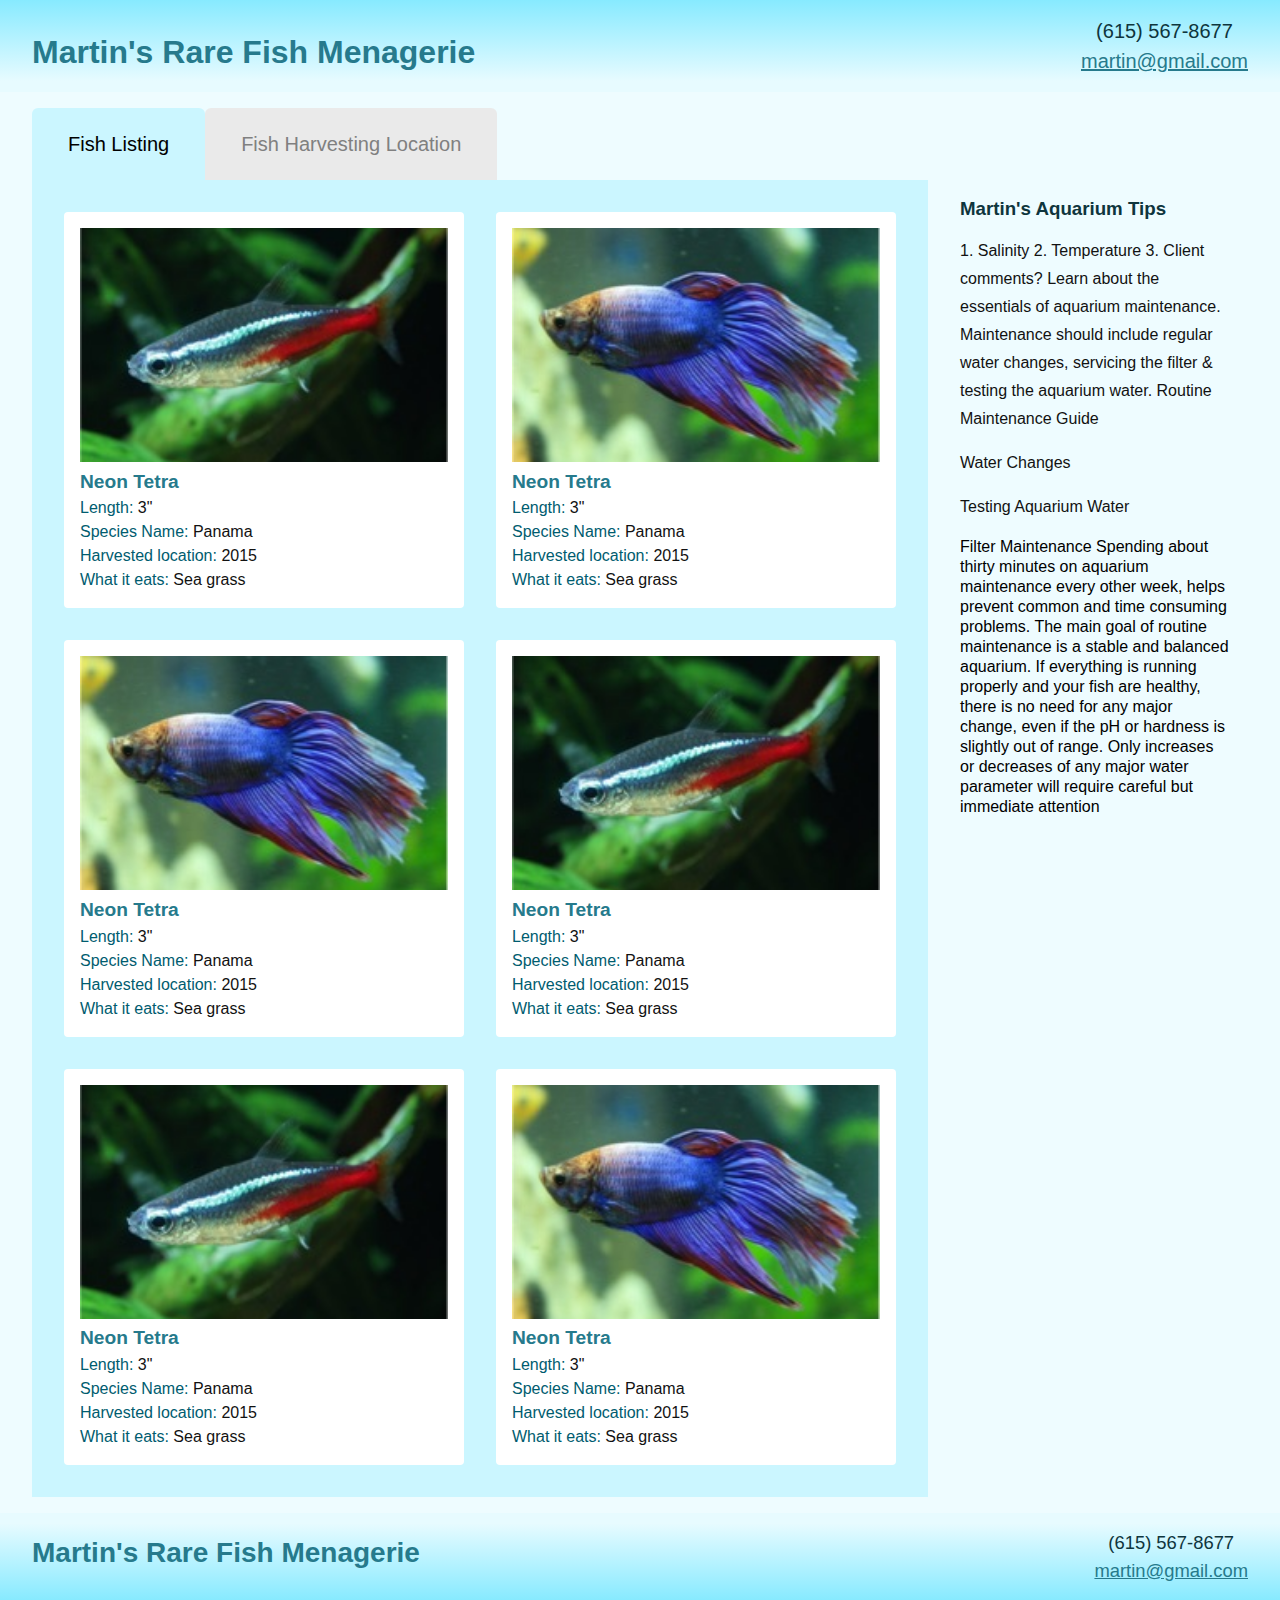
==== index.html @ e6e3173b "Initial commit" ====
<!DOCTYPE html>
<html lang="en">
<head>
  <meta charset="UTF-8">
  <meta name="viewport" content="width=device-width, initial-scale=1.0">
  <link rel="stylesheet" href="./assets/css/main.css">
  <title>Martin's Rare Fish Menagerie</title>
</head>
<body>
  <div class="grid-wrapper">
    <header>
      <div class="logo">
        <h1>Martin's Rare Fish Menagerie</h1>
      </div>
      <div class="contact">
        <p>(615) 567-8677</p>
        <p><a href="mailto:martin@gmail.com">martin@gmail.com</a></p>
      </div>
    </header>
    
    <nav>
      <div class="navButton btnOn">Fish Listing</div>
      <div class="navButton btnOff">Fish Harvesting Location</div>
    </nav>

    <main class="container">
      <section class="fishListing">
        <div class="panel">
          <div class="fishyImg1"></div>
          <h4>Neon Tetra</h4>
          <p><i>Length:</i> 3"</p>
          <p><i>Species Name:</i> Panama</p>
          <p><i>Harvested location:</i> 2015</p>
          <p><i>What it eats:</i> Sea grass</p>
        </div>
        <div class="panel">
          <div class="fishyImg2"></div>
          <!-- <img src="./assets/images/fish2.jpg" alt="Fishy"> -->
          <h4>Neon Tetra</h4>
          <p><i>Length:</i> 3"</p>
          <p><i>Species Name:</i> Panama</p>
          <p><i>Harvested location:</i> 2015</p>
          <p><i>What it eats:</i> Sea grass</p>
        </div>
        <div class="panel">
          <!-- <img src="./assets/images/fish1.jpg" alt="Fishy"> -->
          <div class="fishyImg2"></div>
          <h4>Neon Tetra</h4>
          <p><i>Length:</i> 3"</p>
          <p><i>Species Name:</i> Panama</p>
          <p><i>Harvested location:</i> 2015</p>
          <p><i>What it eats:</i> Sea grass</p>
        </div>
        <div class="panel">
          <div class="fishyImg1"></div>
          <!-- <img src="./assets/images/fish1.jpg" alt="Fishy"> -->
          <h4>Neon Tetra</h4>
          <p><i>Length:</i> 3"</p>
          <p><i>Species Name:</i> Panama</p>
          <p><i>Harvested location:</i> 2015</p>
          <p><i>What it eats:</i> Sea grass</p>
        </div>
        <div class="panel">
          <div class="fishyImg1"></div>
          <!-- <img src="./assets/images/fish2.jpg" alt="Fishy"> -->
          <h4>Neon Tetra</h4>
          <p><i>Length:</i> 3"</p>
          <p><i>Species Name:</i> Panama</p>
          <p><i>Harvested location:</i> 2015</p>
          <p><i>What it eats:</i> Sea grass</p>
        </div>
        <div class="panel">
          <div class="fishyImg2"></div>
          <!-- <img src="./assets/images/fish1.jpg" alt="Fishy"> -->
          <h4>Neon Tetra</h4>
          <p><i>Length:</i> 3"</p>
          <p><i>Species Name:</i> Panama</p>
          <p><i>Harvested location:</i> 2015</p>
          <p><i>What it eats:</i> Sea grass</p>
        </div>
      </section>
    </main>
    <aside>
      <h3>Martin's Aquarium Tips</h3>
      <p>
        1. Salinity
      2. Temperature
      3. Client comments?
      Learn about the essentials of aquarium maintenance. Maintenance should include regular water changes, servicing the
      filter & testing the aquarium water.
      
      Routine Maintenance Guide
      
      <p>Water Changes</p>
      
      <p>Testing Aquarium Water</p>
      
      Filter Maintenance
      
      Spending about thirty minutes on aquarium maintenance every other week, helps prevent common and time consuming
      problems.
      
      The main goal of routine maintenance is a stable and balanced aquarium.
      
      If everything is running properly and your fish are healthy, there is no need for any major change, even if the pH or
      hardness is slightly out of range. Only increases or decreases of any major water parameter will require careful but
      immediate attention</p>
    </aside>
    
    <footer>
      <div class="logo">
        <h4>Martin's Rare Fish Menagerie</h4>
      </div>
      <div class="contact">
        <p>(615) 567-8677</p>
        <p><a href="mailto:martin@gmail.com">martin@gmail.com</a></p>
      </div>
    </footer>
  </div>

  <script src="main.js"></script>
</body>
</html>
---- assets/css/main.css ----
@import './layout.css';
@import './styles.css';

* {
  box-sizing: border-box;
}

:root {
  --blue-dk: #0E353D;
  --blue-md: #267A8C;
  --blue-lt: #CBF6FF;
  --blue-pale: #EEFCFF;
  --grey: rgb(234, 234, 234);
  --white: #FFFFFF;
  --black: #121212;
}

html {
  background: var(--blue-pale);
  font-family: Agave, -apple-system, BlinkMacSystemFont, 'Segoe UI', Roboto, Oxygen, Ubuntu, Cantarell, 'Open Sans', 'Helvetica Neue', sans-serif;
  font-size: 1em;
  line-height: 1.25em;
  padding: 0;
}

body {
  margin: 0;
}

h1, h2, h3, h4, h5, h6 {
  color: var(--blue-dk);
}

p, ul, ol, li {
 color: var(--black);
}
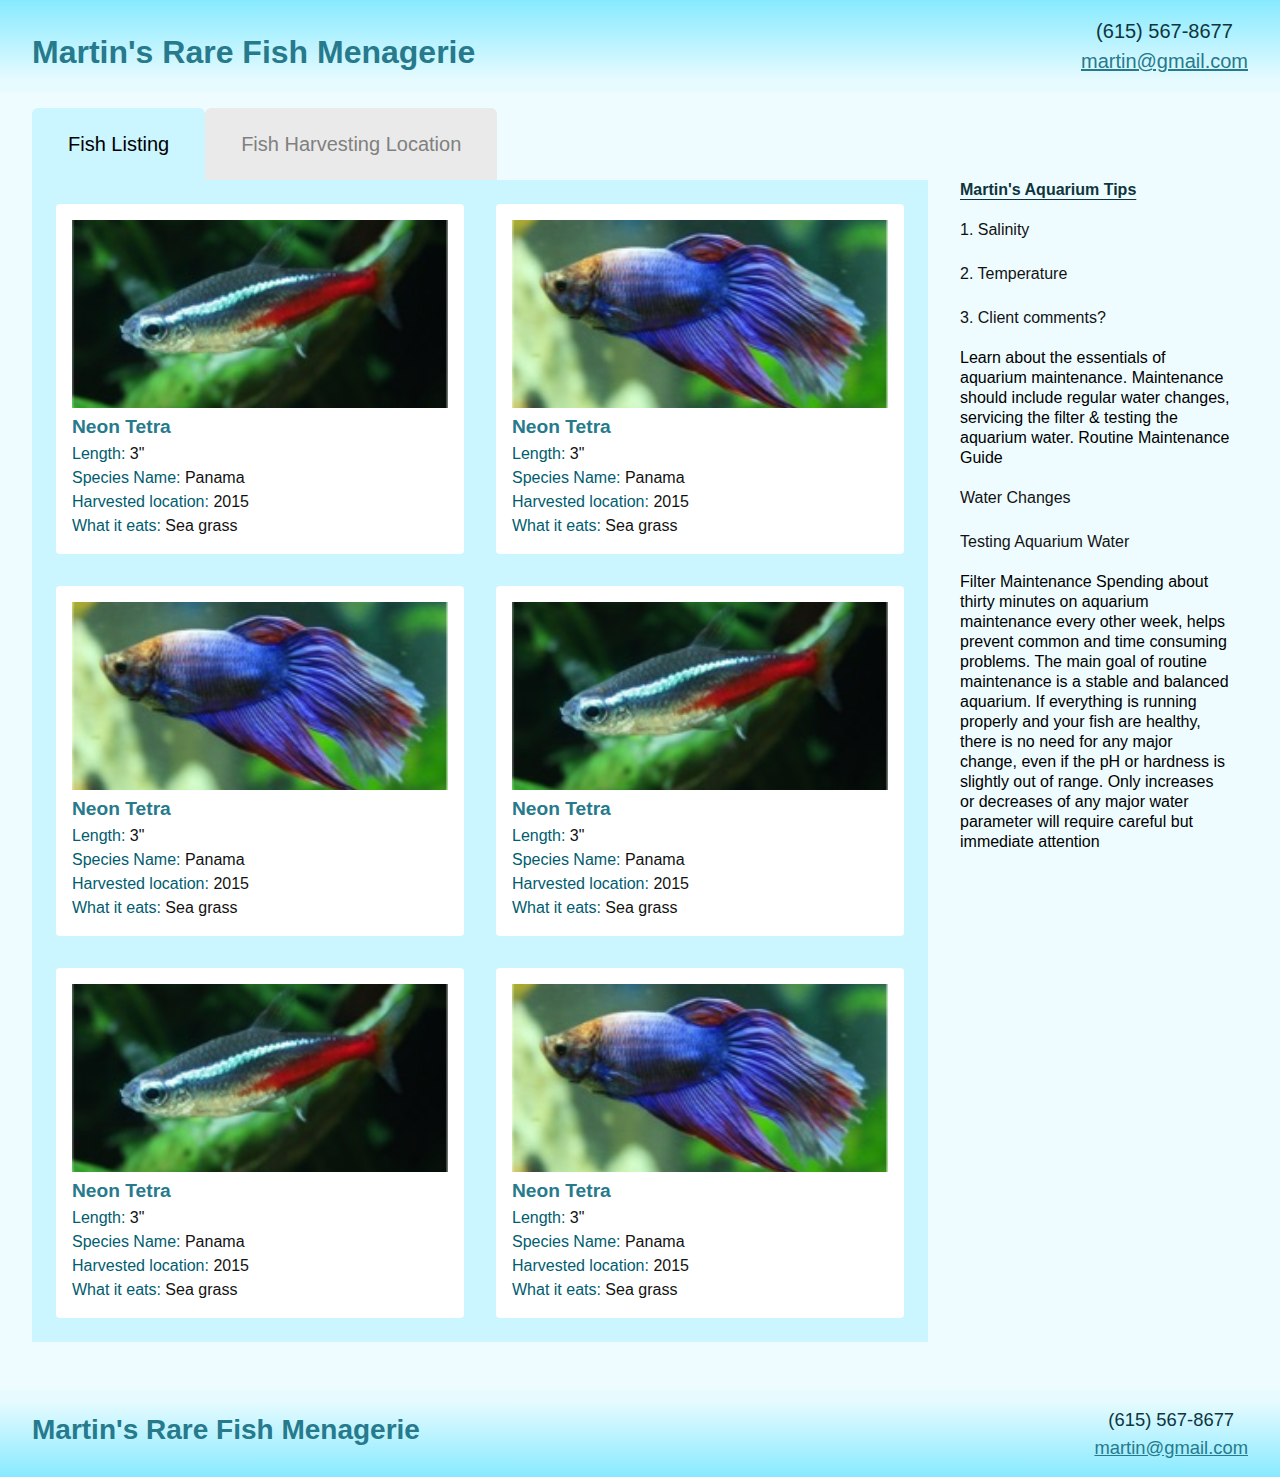
==== commit 6e021d82: "Useless message" ====
--- a/index.html
+++ b/index.html
@@ -81,11 +81,10 @@
       </section>
     </main>
     <aside>
-      <h3>Martin's Aquarium Tips</h3>
-      <p>
-        1. Salinity
-      2. Temperature
-      3. Client comments?
+      <h4>Martin's Aquarium Tips</h4>
+      <p>1. Salinity</p>
+      <p>2. Temperature</p>
+      <p>3. Client comments?</p>
       Learn about the essentials of aquarium maintenance. Maintenance should include regular water changes, servicing the
       filter & testing the aquarium water.
       
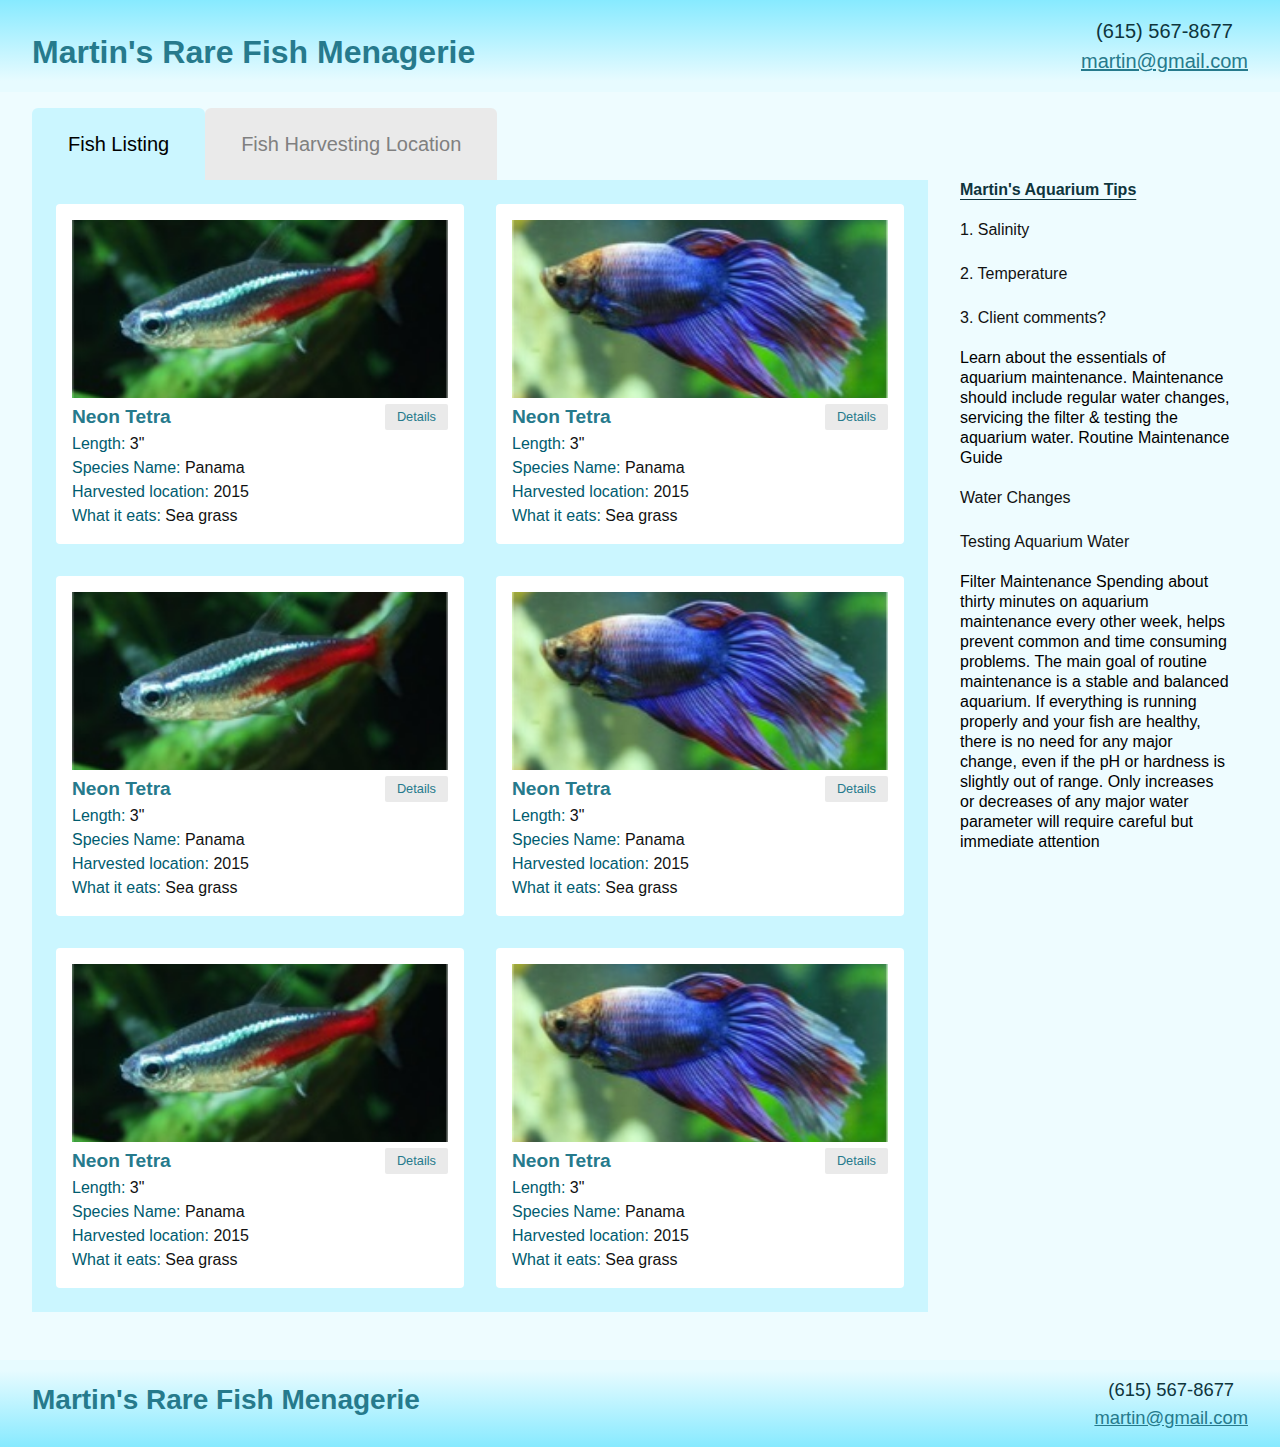
==== commit 770dffdd: "reorged css includes... js diagalogs" ====
--- a/index.html
+++ b/index.html
@@ -25,59 +25,91 @@
 
     <main class="container">
       <section class="fishListing">
+
         <div class="panel">
           <div class="fishyImg1"></div>
-          <h4>Neon Tetra</h4>
-          <p><i>Length:</i> 3"</p>
-          <p><i>Species Name:</i> Panama</p>
-          <p><i>Harvested location:</i> 2015</p>
-          <p><i>What it eats:</i> Sea grass</p>
-        </div>
+          <div class="nameDetailsDiv">
+            <h4>Neon Tetra</h4>
+            <button id="detailsBtn1">Details</button>
+          </div>
+          <div>
+            <p><i>Length:</i> 3"</p>
+            <p><i>Species Name:</i> Panama</p>
+            <p><i>Harvested location:</i> 2015</p>
+            <p><i>What it eats:</i> Sea grass</p>
+          </div>
+        </div>
+
         <div class="panel">
           <div class="fishyImg2"></div>
-          <!-- <img src="./assets/images/fish2.jpg" alt="Fishy"> -->
-          <h4>Neon Tetra</h4>
-          <p><i>Length:</i> 3"</p>
-          <p><i>Species Name:</i> Panama</p>
-          <p><i>Harvested location:</i> 2015</p>
-          <p><i>What it eats:</i> Sea grass</p>
-        </div>
-        <div class="panel">
-          <!-- <img src="./assets/images/fish1.jpg" alt="Fishy"> -->
+          <div class="nameDetailsDiv">
+            <h4>Neon Tetra</h4>
+            <button id="detailsBtn2">Details</button>
+          </div>
+          <div>
+            <p><i>Length:</i> 3"</p>
+            <p><i>Species Name:</i> Panama</p>
+            <p><i>Harvested location:</i> 2015</p>
+            <p><i>What it eats:</i> Sea grass</p>
+          </div>
+        </div>
+        
+        <div class="panel">
+          <div class="fishyImg1"></div>
+          <div class="nameDetailsDiv">
+            <h4>Neon Tetra</h4>
+            <button id="detailsBtn3">Details</button>
+          </div>
+          <div>
+            <p><i>Length:</i> 3"</p>
+            <p><i>Species Name:</i> Panama</p>
+            <p><i>Harvested location:</i> 2015</p>
+            <p><i>What it eats:</i> Sea grass</p>
+          </div>
+        </div>
+        
+        <div class="panel">
           <div class="fishyImg2"></div>
-          <h4>Neon Tetra</h4>
-          <p><i>Length:</i> 3"</p>
-          <p><i>Species Name:</i> Panama</p>
-          <p><i>Harvested location:</i> 2015</p>
-          <p><i>What it eats:</i> Sea grass</p>
-        </div>
+          <div class="nameDetailsDiv">
+            <h4>Neon Tetra</h4>
+            <button id="detailsBtn4">Details</button>
+          </div>
+          <div>
+            <p><i>Length:</i> 3"</p>
+            <p><i>Species Name:</i> Panama</p>
+            <p><i>Harvested location:</i> 2015</p>
+            <p><i>What it eats:</i> Sea grass</p>
+          </div>
+        </div>
+
         <div class="panel">
           <div class="fishyImg1"></div>
-          <!-- <img src="./assets/images/fish1.jpg" alt="Fishy"> -->
-          <h4>Neon Tetra</h4>
-          <p><i>Length:</i> 3"</p>
-          <p><i>Species Name:</i> Panama</p>
-          <p><i>Harvested location:</i> 2015</p>
-          <p><i>What it eats:</i> Sea grass</p>
-        </div>
-        <div class="panel">
-          <div class="fishyImg1"></div>
-          <!-- <img src="./assets/images/fish2.jpg" alt="Fishy"> -->
-          <h4>Neon Tetra</h4>
-          <p><i>Length:</i> 3"</p>
-          <p><i>Species Name:</i> Panama</p>
-          <p><i>Harvested location:</i> 2015</p>
-          <p><i>What it eats:</i> Sea grass</p>
-        </div>
+          <div class="nameDetailsDiv">
+            <h4>Neon Tetra</h4>
+            <button id="detailsBtn5">Details</button>
+          </div>
+          <div>
+            <p><i>Length:</i> 3"</p>
+            <p><i>Species Name:</i> Panama</p>
+            <p><i>Harvested location:</i> 2015</p>
+            <p><i>What it eats:</i> Sea grass</p>
+          </div>
+        </div>
+        
         <div class="panel">
           <div class="fishyImg2"></div>
-          <!-- <img src="./assets/images/fish1.jpg" alt="Fishy"> -->
-          <h4>Neon Tetra</h4>
-          <p><i>Length:</i> 3"</p>
-          <p><i>Species Name:</i> Panama</p>
-          <p><i>Harvested location:</i> 2015</p>
-          <p><i>What it eats:</i> Sea grass</p>
-        </div>
+          <div class="nameDetailsDiv">
+            <h4>Neon Tetra</h4>
+            <button id="detailsBtn6">Details</button>
+          </div>
+          <div>
+            <p><i>Length:</i> 3"</p>
+            <p><i>Species Name:</i> Panama</p>
+            <p><i>Harvested location:</i> 2015</p>
+            <p><i>What it eats:</i> Sea grass</p>
+          </div>
+        </div>
+
       </section>
     </main>
     <aside>
@@ -117,6 +149,57 @@
     </footer>
   </div>
 
-  <script src="main.js"></script>
+  <!-- DIALOGS -->
+  <dialog class="dialog--fish" id="details--fish1">
+    <div>Species: Fish 1</div>
+    <div>Location: Caribbean</div>
+    <div>Length: 3</div>
+    <div>Food: Algae, crustaceans</div>
+    <button class="button--close" id="close-bart">Close Dialog</button>
+  </dialog>
+
+  <dialog class="dialog--fish" id="details--fish2">
+    <div>Species: Fish 2</div>
+    <div>Location: Caribbean</div>
+    <div>Length: 3</div>
+    <div>Food: Algae, crustaceans</div>
+    <button class="button--close" id="close-bart">Close Dialog</button>
+  </dialog>
+
+  <dialog class="dialog--fish" id="details--fish3">
+    <div>Species: Fish 3</div>
+    <div>Location: Caribbean</div>
+    <div>Length: 3</div>
+    <div>Food: Algae, crustaceans</div>
+    <button class="button--close" id="close-bart">Close Dialog</button>
+  </dialog>
+
+  <dialog class="dialog--fish" id="details--fish4">
+    <div>Species: Fish 4</div>
+    <div>Location: Caribbean</div>
+    <div>Length: 3</div>
+    <div>Food: Algae, crustaceans</div>
+    <button class="button--close" id="close-bart">Close Dialog</button>
+  </dialog>
+
+  <dialog class="dialog--fish" id="details--fish5">
+    <div>Species: Fish 5</div>
+    <div>Location: Caribbean</div>
+    <div>Length: 3</div>
+    <div>Food: Algae, crustaceans</div>
+    <button class="button--close" id="close-bart">Close Dialog</button>
+  </dialog>
+
+  <dialog class="dialog--fish" id="details--fish6">
+    <div>Species: Fish 6</div>
+    <div>Location: Caribbean</div>
+    <div>Length: 3</div>
+    <div>Food: Algae, crustaceans</div>
+    <button class="button--close" id="close-bart">Close Dialog</button>
+  </dialog>
+
+  <!-- // DIALOGS -->
+
+  <script type="module" src="main.js"></script>
 </body>
 </html>--- a/assets/css/main.css
+++ b/assets/css/main.css
@@ -1,18 +1,13 @@
-@import './layout.css';
-@import './styles.css';
+@import './_colors.css';
+@import './_layout.css';
+@import './_nav.css';
+@import './_aside.css';
+@import './_header.css';
+@import './_footer.css';
+@import './fishList.css';
 
 * {
   box-sizing: border-box;
-}
-
-:root {
-  --blue-dk: #0E353D;
-  --blue-md: #267A8C;
-  --blue-lt: #CBF6FF;
-  --blue-pale: #EEFCFF;
-  --grey: rgb(234, 234, 234);
-  --white: #FFFFFF;
-  --black: #121212;
 }
 
 html {
@@ -33,4 +28,12 @@
 
 p, ul, ol, li {
  color: var(--black);
-}+}
+
+main.container {
+  background: var(--blue-lt);
+  padding: 1.5em;
+  margin-right: 2em;
+  margin-left: 2em;
+  margin-bottom: 2em;
+}
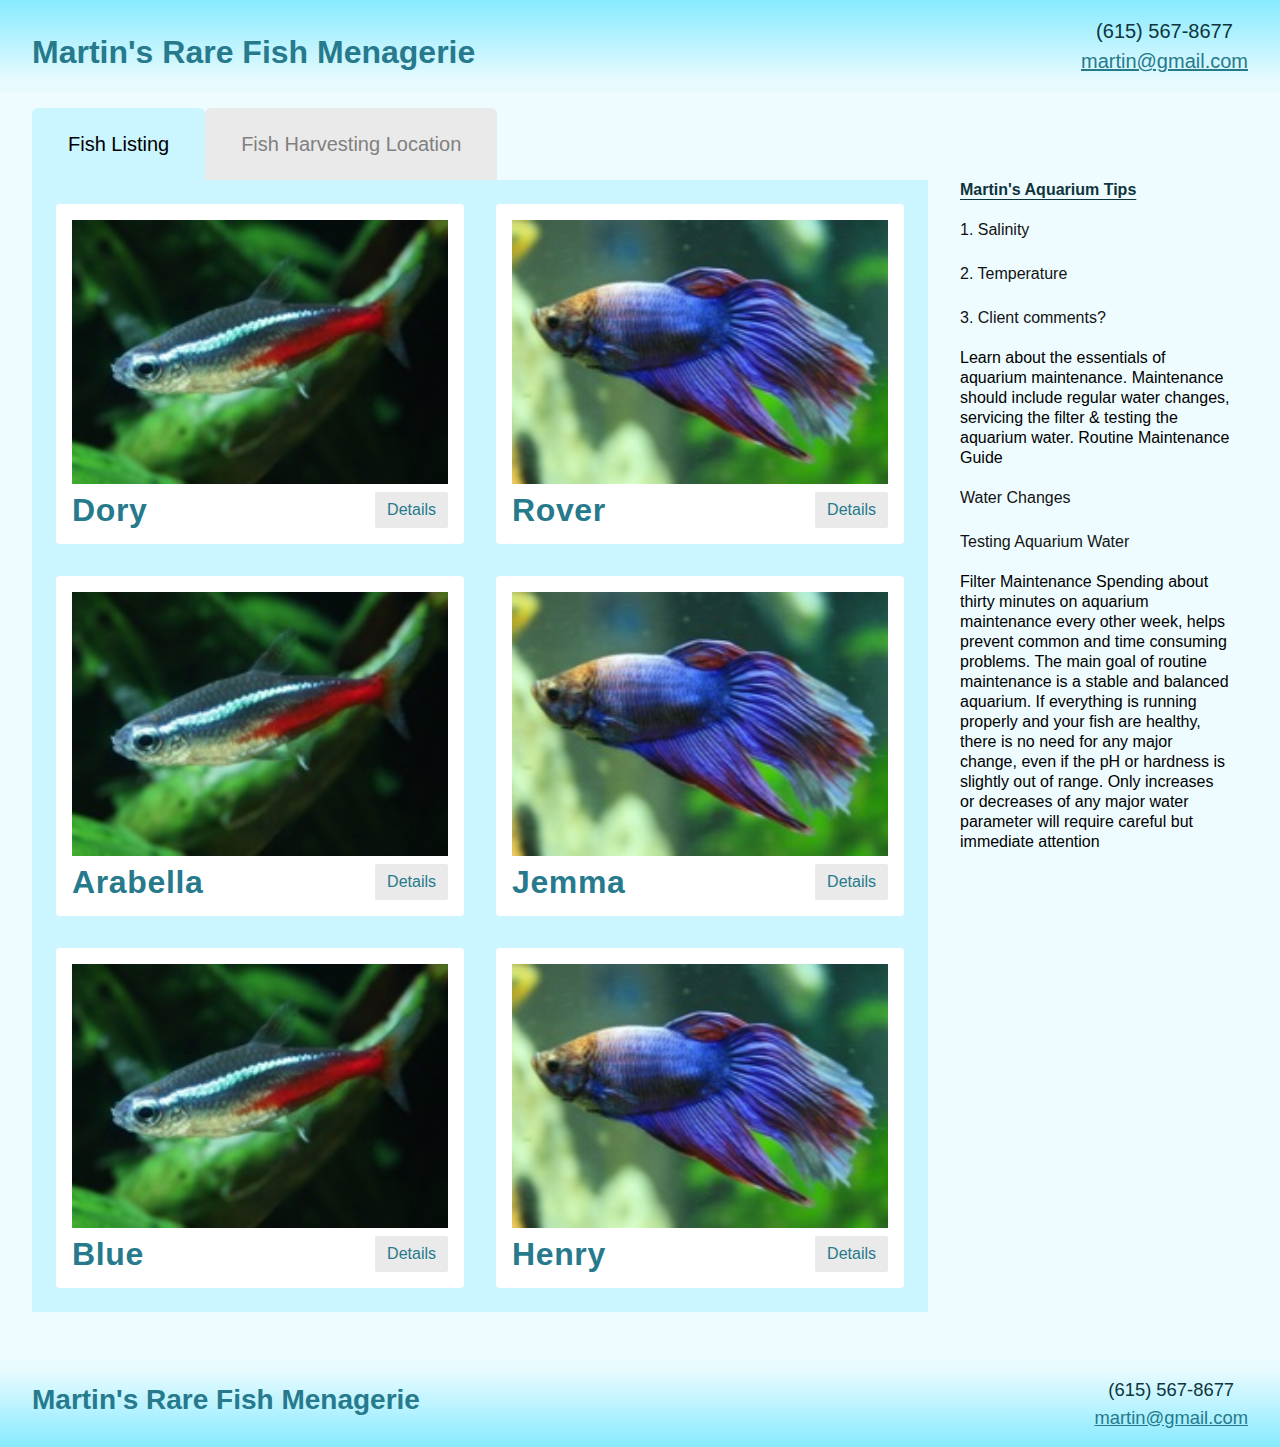
==== commit 5fc1dcb5: "pop up good, bunch other stuff" ====
--- a/index.html
+++ b/index.html
@@ -28,85 +28,97 @@
 
         <div class="panel">
           <div class="fishyImg1"></div>
-          <div class="nameDetailsDiv">
-            <h4>Neon Tetra</h4>
-            <button id="detailsBtn1">Details</button>
-          </div>
-          <div>
-            <p><i>Length:</i> 3"</p>
-            <p><i>Species Name:</i> Panama</p>
-            <p><i>Harvested location:</i> 2015</p>
-            <p><i>What it eats:</i> Sea grass</p>
+          <div class="fishPoppy">
+            <div class="nameDetailsDiv">
+              <h4>Dory</h4>
+              <button id="detailsBtn1">Details</button>
+            </div>
+            <div class="fishInnards">
+              <p><i>Species:</i> Betta Fish</p>
+              <p><i>Location:</i> 2015</p>
+              <p><i>Length:</i> 2.5"</p>
+              <p><i>Food:</i> Sea grass</p>
+            </div>
           </div>
         </div>
 
         <div class="panel">
           <div class="fishyImg2"></div>
-          <div class="nameDetailsDiv">
-            <h4>Neon Tetra</h4>
-            <button id="detailsBtn2">Details</button>
-          </div>
-          <div>
-            <p><i>Length:</i> 3"</p>
-            <p><i>Species Name:</i> Panama</p>
-            <p><i>Harvested location:</i> 2015</p>
-            <p><i>What it eats:</i> Sea grass</p>
+          <div class="fishPoppy">
+            <div class="nameDetailsDiv">
+              <h4>Rover</h4>
+              <button id="detailsBtn2">Details</button>
+            </div>
+            <div class="fishInnards">
+              <p><i>Species:</i> Nano Fish</p>
+              <p><i>Length:</i> 3"</p>
+              <p><i>Location:</i> 2012/p>
+              <p><i>Food:</i> Sea grass, Kibble</p>
+            </div>
           </div>
         </div>
         
         <div class="panel">
           <div class="fishyImg1"></div>
-          <div class="nameDetailsDiv">
-            <h4>Neon Tetra</h4>
-            <button id="detailsBtn3">Details</button>
-          </div>
-          <div>
-            <p><i>Length:</i> 3"</p>
-            <p><i>Species Name:</i> Panama</p>
-            <p><i>Harvested location:</i> 2015</p>
-            <p><i>What it eats:</i> Sea grass</p>
+          <div class="fishPoppy">
+            <div class="nameDetailsDiv">
+              <h4>Arabella</h4>
+              <button id="detailsBtn3">Details</button>
+            </div>
+            <div class="fishInnards">
+              <p><i>Species:</i> Sword Bill</p>
+              <p><i>Length:</i> 3.5"</p>
+              <p><i>Location:</i> 2019</p>
+              <p><i>Food:</i> Worms</p>
+            </div>
           </div>
         </div>
         
         <div class="panel">
           <div class="fishyImg2"></div>
-          <div class="nameDetailsDiv">
-            <h4>Neon Tetra</h4>
-            <button id="detailsBtn4">Details</button>
-          </div>
-          <div>
-            <p><i>Length:</i> 3"</p>
-            <p><i>Species Name:</i> Panama</p>
-            <p><i>Harvested location:</i> 2015</p>
-            <p><i>What it eats:</i> Sea grass</p>
+          <div class="fishPoppy">
+            <div class="nameDetailsDiv">
+              <h4>Jemma</h4>
+              <button id="detailsBtn4">Details</button>
+            </div>
+            <div class="fishInnards">
+              <p><i>Species:</i> Betta Fish</p>
+              <p><i>Length:</i> 4"</p>
+              <p><i>Location:</i> 2010</p>
+              <p><i>Food:</i> Sea weed</p>
+            </div>
           </div>
         </div>
 
         <div class="panel">
           <div class="fishyImg1"></div>
-          <div class="nameDetailsDiv">
-            <h4>Neon Tetra</h4>
-            <button id="detailsBtn5">Details</button>
-          </div>
-          <div>
-            <p><i>Length:</i> 3"</p>
-            <p><i>Species Name:</i> Panama</p>
-            <p><i>Harvested location:</i> 2015</p>
-            <p><i>What it eats:</i> Sea grass</p>
+          <div class="fishPoppy">
+            <div class="nameDetailsDiv">
+              <h4>Blue</h4>
+              <button id="detailsBtn5">Details</button>
+            </div>
+            <div class="fishInnards">
+              <p><i>Species:</i> Angelfish</p>
+              <p><i>Length:</i> 3"</p>
+              <p><i>Location:</i> 2015</p>
+              <p><i>Food:</i> Spirulina</p>
+            </div>
           </div>
         </div>
         
         <div class="panel">
           <div class="fishyImg2"></div>
-          <div class="nameDetailsDiv">
-            <h4>Neon Tetra</h4>
-            <button id="detailsBtn6">Details</button>
-          </div>
-          <div>
-            <p><i>Length:</i> 3"</p>
-            <p><i>Species Name:</i> Panama</p>
-            <p><i>Harvested location:</i> 2015</p>
-            <p><i>What it eats:</i> Sea grass</p>
+          <div class="fishPoppy">
+            <div class="nameDetailsDiv">
+              <h4>Henry</h4>
+              <button id="detailsBtn6">Details</button>
+            </div>
+            <div class="fishInnards">
+              <p><i>Species:</i> Clownfish</p>
+              <p><i>Length:</i> 2"</p>
+              <p><i>Location:</i> 2014</p>
+              <p><i>Food:</i> Krill</p>
+            </div>
           </div>
         </div>
 
@@ -149,54 +161,99 @@
     </footer>
   </div>
 
-  <!-- DIALOGS -->
-  <dialog class="dialog--fish" id="details--fish1">
-    <div>Species: Fish 1</div>
-    <div>Location: Caribbean</div>
-    <div>Length: 3</div>
-    <div>Food: Algae, crustaceans</div>
-    <button class="button--close" id="close-bart">Close Dialog</button>
-  </dialog>
-
-  <dialog class="dialog--fish" id="details--fish2">
-    <div>Species: Fish 2</div>
-    <div>Location: Caribbean</div>
-    <div>Length: 3</div>
-    <div>Food: Algae, crustaceans</div>
-    <button class="button--close" id="close-bart">Close Dialog</button>
-  </dialog>
-
-  <dialog class="dialog--fish" id="details--fish3">
-    <div>Species: Fish 3</div>
-    <div>Location: Caribbean</div>
-    <div>Length: 3</div>
-    <div>Food: Algae, crustaceans</div>
-    <button class="button--close" id="close-bart">Close Dialog</button>
-  </dialog>
-
-  <dialog class="dialog--fish" id="details--fish4">
-    <div>Species: Fish 4</div>
-    <div>Location: Caribbean</div>
-    <div>Length: 3</div>
-    <div>Food: Algae, crustaceans</div>
-    <button class="button--close" id="close-bart">Close Dialog</button>
-  </dialog>
-
-  <dialog class="dialog--fish" id="details--fish5">
-    <div>Species: Fish 5</div>
-    <div>Location: Caribbean</div>
-    <div>Length: 3</div>
-    <div>Food: Algae, crustaceans</div>
-    <button class="button--close" id="close-bart">Close Dialog</button>
-  </dialog>
-
-  <dialog class="dialog--fish" id="details--fish6">
-    <div>Species: Fish 6</div>
-    <div>Location: Caribbean</div>
-    <div>Length: 3</div>
-    <div>Food: Algae, crustaceans</div>
-    <button class="button--close" id="close-bart">Close Dialog</button>
-  </dialog>
+  <!-- DIALOGS ################### -->
+  <!-- DIALOGS ################### -->
+  <div>
+    <dialog class="dialog--fish" id="details--fish1">
+      <div class="fishPoppy">
+        <div class="nameDetailsDiv">
+          <h4>Dory</h4>
+        </div>
+        <div class="fishInnards displayOn ">
+          <p><i>Species:</i> Betta Fish</p>
+          <p><i>Location:</i> 2015</p>
+          <p><i>Length:</i> 2.5"</p>
+          <p><i>Food:</i> Sea grass</p>
+        </div>
+      </div>
+      <div class="button--close" id="close-bart">🅧</div>
+    </dialog>
+  
+    <dialog class="dialog--fish" id="details--fish2">
+      <div class="fishPoppy">
+        <div class="nameDetailsDiv">
+          <h4>Rover</h4>
+        </div>
+        <div class="fishInnards displayOn">
+          <p><i>Species:</i> Nano Fish</p>
+          <p><i>Length:</i> 3"</p>
+          <p><i>Location:</i> 2012</p>
+          <p><i>Food:</i> Sea grass, Kibble</p>
+        </div>
+      </div>
+      <div class="button--close" id="close-bart">🅧</div>
+    </dialog>
+  
+    <dialog class="dialog--fish" id="details--fish3">
+      <div class="fishPoppy">
+        <div class="nameDetailsDiv">
+          <h4>Arabella</h4>
+        </div>
+        <div class="fishInnards displayOn">
+          <p><i>Species:</i> Sword Bill</p>
+          <p><i>Length:</i> 3.5"</p>
+          <p><i>Location:</i> 2019</p>
+          <p><i>Food:</i> Worms</p>
+        </div>
+      </div>
+      <div class="button--close" id="close-bart">🅧</div>
+    </dialog>
+  
+    <dialog class="dialog--fish" id="details--fish4">
+      <div class="fishPoppy">
+        <div class="nameDetailsDiv">
+          <h4>Jemma</h4>
+        </div>
+        <div class="fishInnards displayOn">
+          <p><i>Species:</i> Betta Fish</p>
+          <p><i>Length:</i> 4"</p>
+          <p><i>Location:</i> 2010</p>
+          <p><i>Food:</i> Sea weed</p>
+        </div>
+      </div>
+      <div class="button--close" id="close-bart">🅧</div>
+    </dialog>
+  
+    <dialog class="dialog--fish" id="details--fish5">
+      <div class="fishPoppy">
+        <div class="nameDetailsDiv">
+          <h4>Blue</h4>
+        </div>
+        <div class="fishInnards displayOn">
+          <p><i>Species:</i> Angelfish</p>
+          <p><i>Length:</i> 3"</p>
+          <p><i>Location:</i> 2015</p>
+          <p><i>Food:</i> Spirulina</p>
+        </div>
+      </div>
+      <div class="button--close" id="close-bart">🅧</div>
+    </dialog>
+  
+    <dialog class="dialog--fish" id="details--fish6">
+      <div class="fishPoppy">
+        <div class="nameDetailsDiv">
+          <h4>Henry</h4>
+        </div>
+        <div class="fishInnards displayOn">
+          <p><i>Species:</i> Clownfish</p>
+          <p><i>Length:</i> 2"</p>
+          <p><i>Location:</i> 2014</p>
+          <p><i>Food:</i> Krill</p>
+        </div>
+      </div>
+      <div class="button--close" id="close-bart">🅧</div>
+    </dialog>
+  </div>
 
   <!-- // DIALOGS -->
 
--- a/assets/css/main.css
+++ b/assets/css/main.css
@@ -5,6 +5,7 @@
 @import './_header.css';
 @import './_footer.css';
 @import './fishList.css';
+@import './dialog.css';
 
 * {
   box-sizing: border-box;
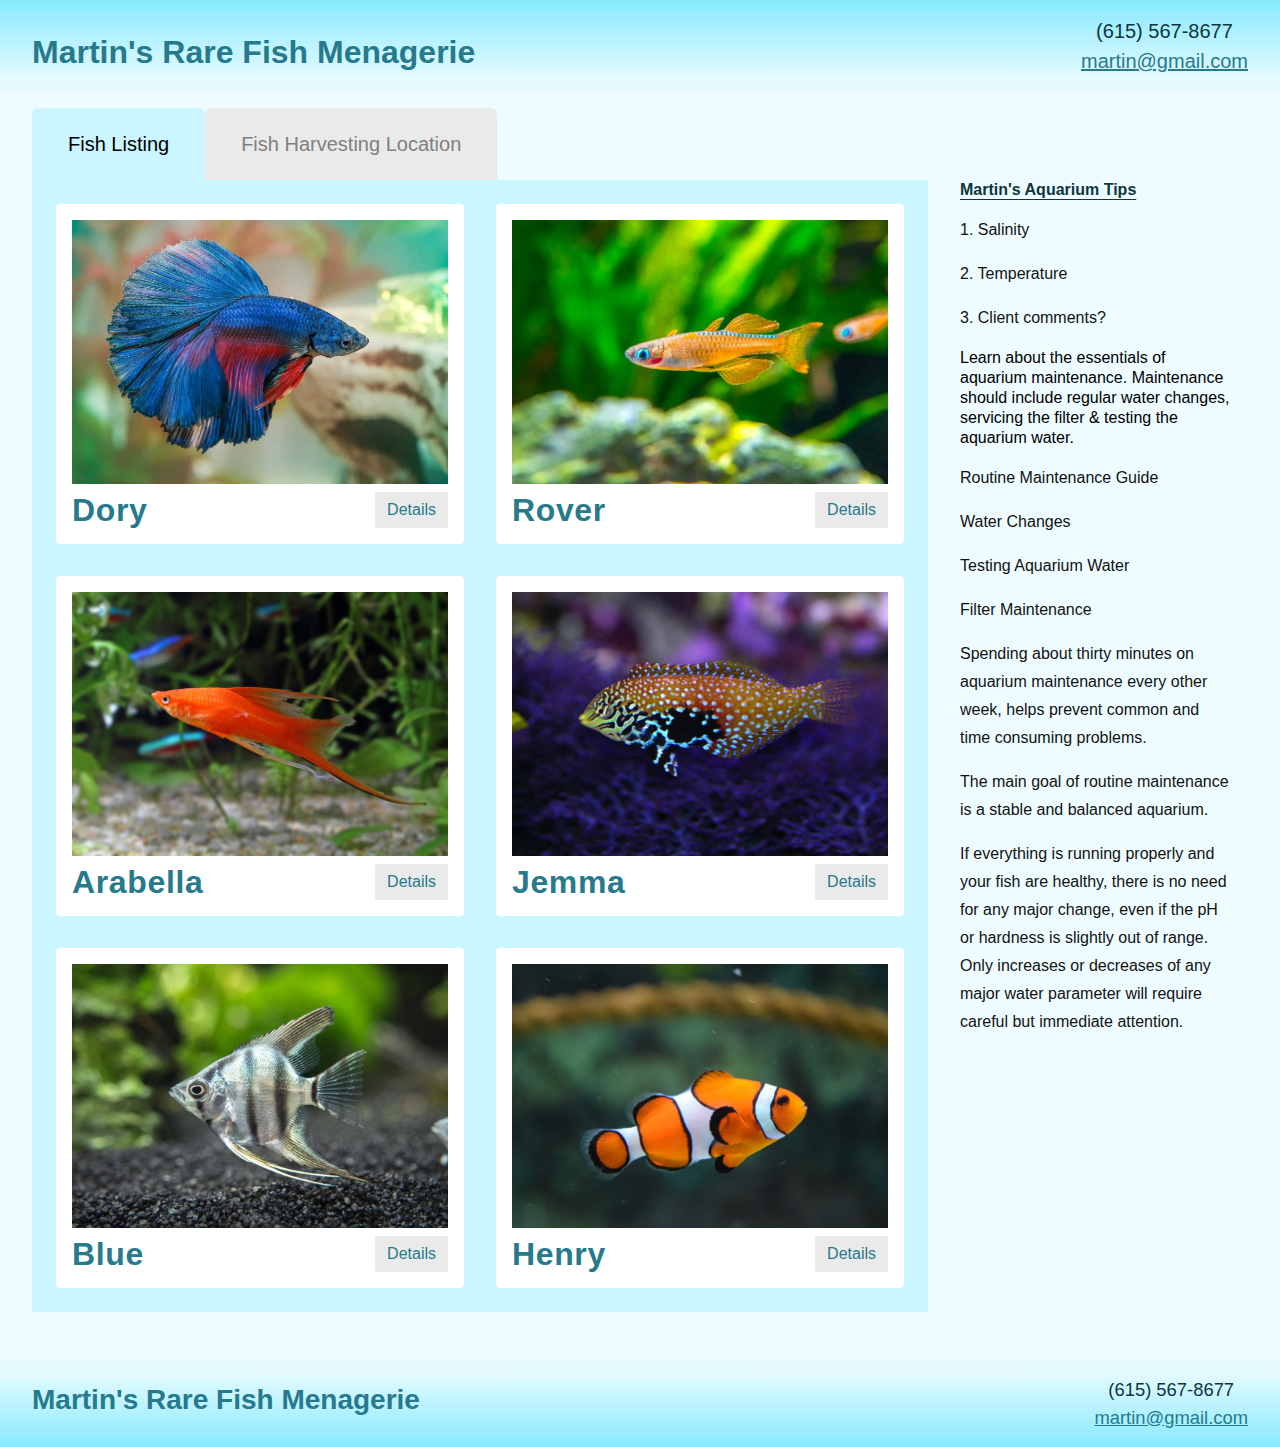
==== commit c4a7e08b: "adding basic data file" ====
--- a/index.html
+++ b/index.html
@@ -59,14 +59,14 @@
         </div>
         
         <div class="panel">
-          <div class="fishyImg1"></div>
+          <div class="fishyImg3"></div>
           <div class="fishPoppy">
             <div class="nameDetailsDiv">
               <h4>Arabella</h4>
               <button id="detailsBtn3">Details</button>
             </div>
             <div class="fishInnards">
-              <p><i>Species:</i> Sword Bill</p>
+              <p><i>Species:</i> Swordtail</p>
               <p><i>Length:</i> 3.5"</p>
               <p><i>Location:</i> 2019</p>
               <p><i>Food:</i> Worms</p>
@@ -75,7 +75,7 @@
         </div>
         
         <div class="panel">
-          <div class="fishyImg2"></div>
+          <div class="fishyImg4"></div>
           <div class="fishPoppy">
             <div class="nameDetailsDiv">
               <h4>Jemma</h4>
@@ -91,7 +91,7 @@
         </div>
 
         <div class="panel">
-          <div class="fishyImg1"></div>
+          <div class="fishyImg5"></div>
           <div class="fishPoppy">
             <div class="nameDetailsDiv">
               <h4>Blue</h4>
@@ -107,7 +107,7 @@
         </div>
         
         <div class="panel">
-          <div class="fishyImg2"></div>
+          <div class="fishyImg6"></div>
           <div class="fishPoppy">
             <div class="nameDetailsDiv">
               <h4>Henry</h4>
@@ -130,24 +130,17 @@
       <p>2. Temperature</p>
       <p>3. Client comments?</p>
       Learn about the essentials of aquarium maintenance. Maintenance should include regular water changes, servicing the
-      filter & testing the aquarium water.
-      
-      Routine Maintenance Guide
-      
+      filter & testing the aquarium water.</p>
+      <p>Routine Maintenance Guide</p>
       <p>Water Changes</p>
-      
       <p>Testing Aquarium Water</p>
-      
-      Filter Maintenance
-      
-      Spending about thirty minutes on aquarium maintenance every other week, helps prevent common and time consuming
-      problems.
-      
-      The main goal of routine maintenance is a stable and balanced aquarium.
-      
-      If everything is running properly and your fish are healthy, there is no need for any major change, even if the pH or
-      hardness is slightly out of range. Only increases or decreases of any major water parameter will require careful but
-      immediate attention</p>
+      <p>Filter Maintenance</p>
+      <p>Spending about thirty minutes on aquarium maintenance every other week, helps prevent common and time consuming
+        problems.</p>
+      <p>The main goal of routine maintenance is a stable and balanced aquarium.</p>        
+      <p>If everything is running properly and your fish are healthy, there is no need for any major change, even if the pH or
+        hardness is slightly out of range. Only increases or decreases of any major water parameter will require careful but
+        immediate attention.</p>
     </aside>
     
     <footer>
@@ -200,7 +193,7 @@
           <h4>Arabella</h4>
         </div>
         <div class="fishInnards displayOn">
-          <p><i>Species:</i> Sword Bill</p>
+          <p><i>Species:</i> Swordtail</p>
           <p><i>Length:</i> 3.5"</p>
           <p><i>Location:</i> 2019</p>
           <p><i>Food:</i> Worms</p>
@@ -215,7 +208,7 @@
           <h4>Jemma</h4>
         </div>
         <div class="fishInnards displayOn">
-          <p><i>Species:</i> Betta Fish</p>
+          <p><i>Species:</i> Lion Fish</p>
           <p><i>Length:</i> 4"</p>
           <p><i>Location:</i> 2010</p>
           <p><i>Food:</i> Sea weed</p>
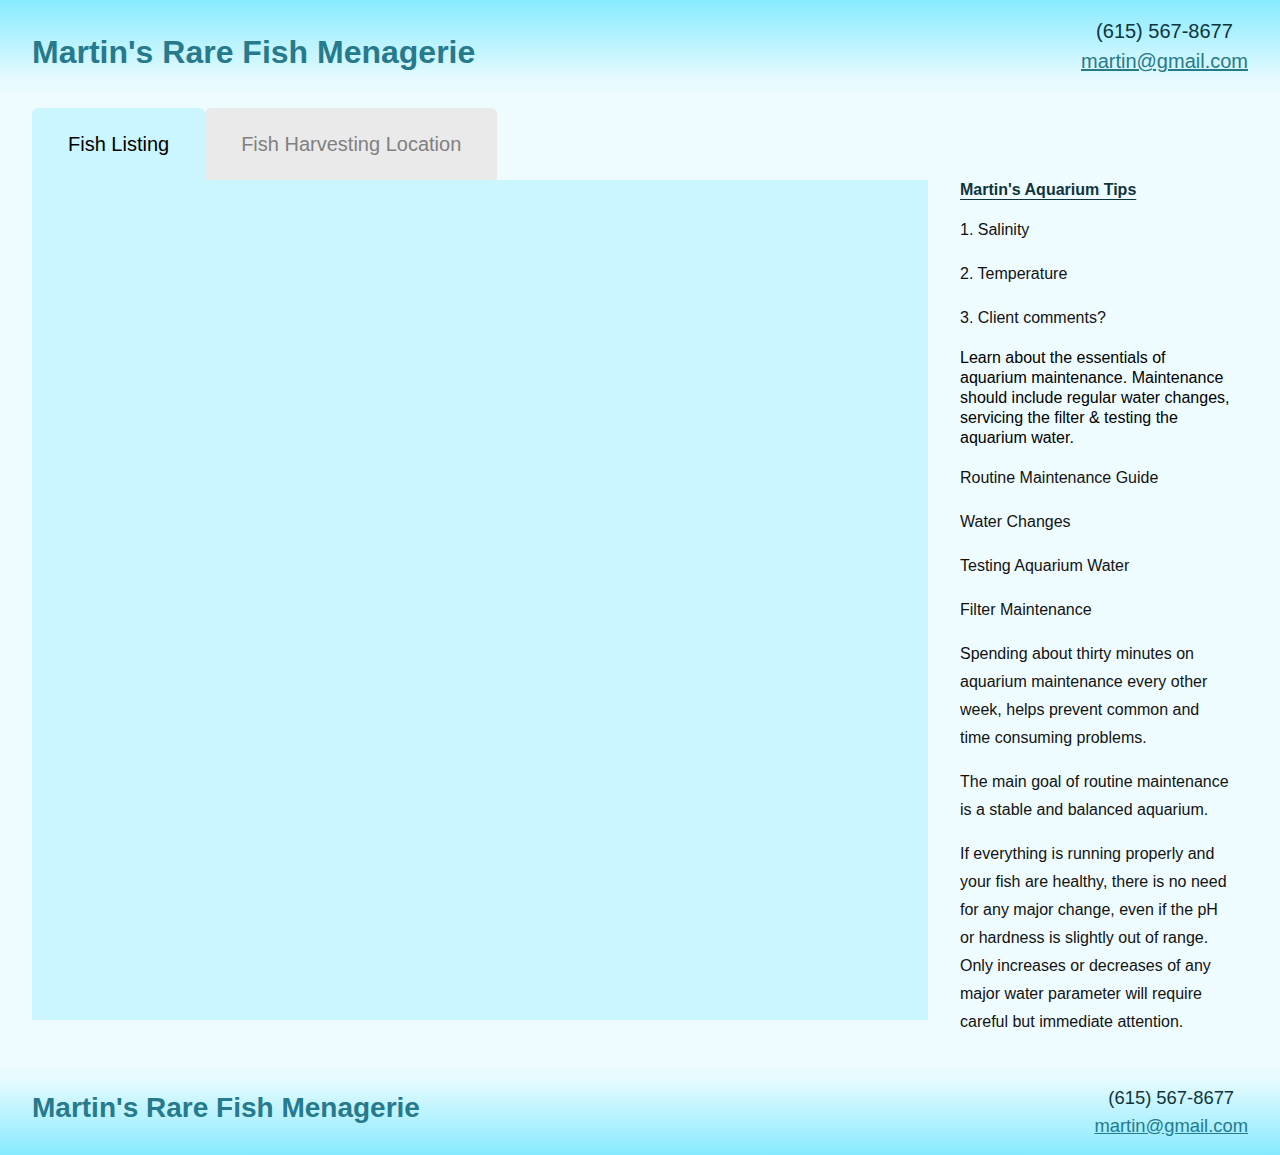
==== commit 92e575fd: "automatically cretaing html" ====
--- a/index.html
+++ b/index.html
@@ -25,103 +25,6 @@
 
     <main class="container">
       <section class="fishListing">
-
-        <div class="panel">
-          <div class="fishyImg1"></div>
-          <div class="fishPoppy">
-            <div class="nameDetailsDiv">
-              <h4>Dory</h4>
-              <button id="detailsBtn1">Details</button>
-            </div>
-            <div class="fishInnards">
-              <p><i>Species:</i> Betta Fish</p>
-              <p><i>Location:</i> 2015</p>
-              <p><i>Length:</i> 2.5"</p>
-              <p><i>Food:</i> Sea grass</p>
-            </div>
-          </div>
-        </div>
-
-        <div class="panel">
-          <div class="fishyImg2"></div>
-          <div class="fishPoppy">
-            <div class="nameDetailsDiv">
-              <h4>Rover</h4>
-              <button id="detailsBtn2">Details</button>
-            </div>
-            <div class="fishInnards">
-              <p><i>Species:</i> Nano Fish</p>
-              <p><i>Length:</i> 3"</p>
-              <p><i>Location:</i> 2012/p>
-              <p><i>Food:</i> Sea grass, Kibble</p>
-            </div>
-          </div>
-        </div>
-        
-        <div class="panel">
-          <div class="fishyImg3"></div>
-          <div class="fishPoppy">
-            <div class="nameDetailsDiv">
-              <h4>Arabella</h4>
-              <button id="detailsBtn3">Details</button>
-            </div>
-            <div class="fishInnards">
-              <p><i>Species:</i> Swordtail</p>
-              <p><i>Length:</i> 3.5"</p>
-              <p><i>Location:</i> 2019</p>
-              <p><i>Food:</i> Worms</p>
-            </div>
-          </div>
-        </div>
-        
-        <div class="panel">
-          <div class="fishyImg4"></div>
-          <div class="fishPoppy">
-            <div class="nameDetailsDiv">
-              <h4>Jemma</h4>
-              <button id="detailsBtn4">Details</button>
-            </div>
-            <div class="fishInnards">
-              <p><i>Species:</i> Betta Fish</p>
-              <p><i>Length:</i> 4"</p>
-              <p><i>Location:</i> 2010</p>
-              <p><i>Food:</i> Sea weed</p>
-            </div>
-          </div>
-        </div>
-
-        <div class="panel">
-          <div class="fishyImg5"></div>
-          <div class="fishPoppy">
-            <div class="nameDetailsDiv">
-              <h4>Blue</h4>
-              <button id="detailsBtn5">Details</button>
-            </div>
-            <div class="fishInnards">
-              <p><i>Species:</i> Angelfish</p>
-              <p><i>Length:</i> 3"</p>
-              <p><i>Location:</i> 2015</p>
-              <p><i>Food:</i> Spirulina</p>
-            </div>
-          </div>
-        </div>
-        
-        <div class="panel">
-          <div class="fishyImg6"></div>
-          <div class="fishPoppy">
-            <div class="nameDetailsDiv">
-              <h4>Henry</h4>
-              <button id="detailsBtn6">Details</button>
-            </div>
-            <div class="fishInnards">
-              <p><i>Species:</i> Clownfish</p>
-              <p><i>Length:</i> 2"</p>
-              <p><i>Location:</i> 2014</p>
-              <p><i>Food:</i> Krill</p>
-            </div>
-          </div>
-        </div>
-
       </section>
     </main>
     <aside>
@@ -154,102 +57,6 @@
     </footer>
   </div>
 
-  <!-- DIALOGS ################### -->
-  <!-- DIALOGS ################### -->
-  <div>
-    <dialog class="dialog--fish" id="details--fish1">
-      <div class="fishPoppy">
-        <div class="nameDetailsDiv">
-          <h4>Dory</h4>
-        </div>
-        <div class="fishInnards displayOn ">
-          <p><i>Species:</i> Betta Fish</p>
-          <p><i>Location:</i> 2015</p>
-          <p><i>Length:</i> 2.5"</p>
-          <p><i>Food:</i> Sea grass</p>
-        </div>
-      </div>
-      <div class="button--close" id="close-bart">🅧</div>
-    </dialog>
-  
-    <dialog class="dialog--fish" id="details--fish2">
-      <div class="fishPoppy">
-        <div class="nameDetailsDiv">
-          <h4>Rover</h4>
-        </div>
-        <div class="fishInnards displayOn">
-          <p><i>Species:</i> Nano Fish</p>
-          <p><i>Length:</i> 3"</p>
-          <p><i>Location:</i> 2012</p>
-          <p><i>Food:</i> Sea grass, Kibble</p>
-        </div>
-      </div>
-      <div class="button--close" id="close-bart">🅧</div>
-    </dialog>
-  
-    <dialog class="dialog--fish" id="details--fish3">
-      <div class="fishPoppy">
-        <div class="nameDetailsDiv">
-          <h4>Arabella</h4>
-        </div>
-        <div class="fishInnards displayOn">
-          <p><i>Species:</i> Swordtail</p>
-          <p><i>Length:</i> 3.5"</p>
-          <p><i>Location:</i> 2019</p>
-          <p><i>Food:</i> Worms</p>
-        </div>
-      </div>
-      <div class="button--close" id="close-bart">🅧</div>
-    </dialog>
-  
-    <dialog class="dialog--fish" id="details--fish4">
-      <div class="fishPoppy">
-        <div class="nameDetailsDiv">
-          <h4>Jemma</h4>
-        </div>
-        <div class="fishInnards displayOn">
-          <p><i>Species:</i> Lion Fish</p>
-          <p><i>Length:</i> 4"</p>
-          <p><i>Location:</i> 2010</p>
-          <p><i>Food:</i> Sea weed</p>
-        </div>
-      </div>
-      <div class="button--close" id="close-bart">🅧</div>
-    </dialog>
-  
-    <dialog class="dialog--fish" id="details--fish5">
-      <div class="fishPoppy">
-        <div class="nameDetailsDiv">
-          <h4>Blue</h4>
-        </div>
-        <div class="fishInnards displayOn">
-          <p><i>Species:</i> Angelfish</p>
-          <p><i>Length:</i> 3"</p>
-          <p><i>Location:</i> 2015</p>
-          <p><i>Food:</i> Spirulina</p>
-        </div>
-      </div>
-      <div class="button--close" id="close-bart">🅧</div>
-    </dialog>
-  
-    <dialog class="dialog--fish" id="details--fish6">
-      <div class="fishPoppy">
-        <div class="nameDetailsDiv">
-          <h4>Henry</h4>
-        </div>
-        <div class="fishInnards displayOn">
-          <p><i>Species:</i> Clownfish</p>
-          <p><i>Length:</i> 2"</p>
-          <p><i>Location:</i> 2014</p>
-          <p><i>Food:</i> Krill</p>
-        </div>
-      </div>
-      <div class="button--close" id="close-bart">🅧</div>
-    </dialog>
-  </div>
-
-  <!-- // DIALOGS -->
-
   <script type="module" src="main.js"></script>
 </body>
 </html>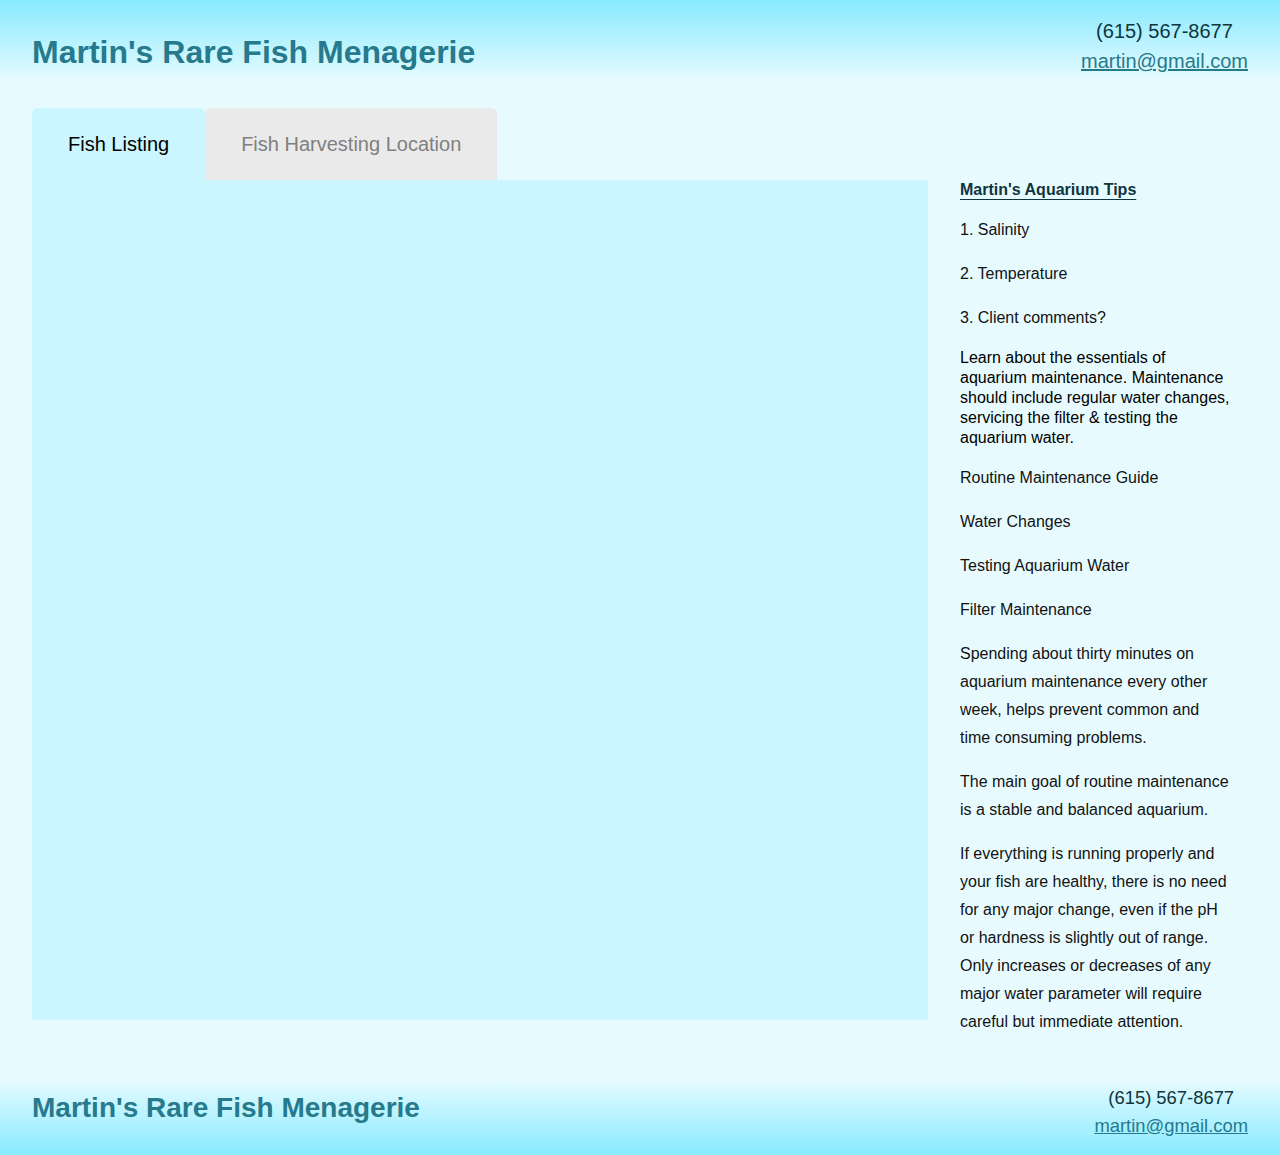
==== commit ff2ad7ac: "removed deadwood CSS, made a few mre css vars" ====
--- a/index.html
+++ b/index.html
@@ -24,9 +24,10 @@
     </nav>
 
     <main class="container">
-      <section class="fishListing">
+      <section class="fishList">
       </section>
     </main>
+    
     <aside>
       <h4>Martin's Aquarium Tips</h4>
       <p>1. Salinity</p>
--- a/assets/css/main.css
+++ b/assets/css/main.css
@@ -1,4 +1,4 @@
-@import './_colors.css';
+@import './__rootVars.css';
 @import './_layout.css';
 @import './_nav.css';
 @import './_aside.css';
@@ -13,7 +13,7 @@
 
 html {
   background: var(--blue-pale);
-  font-family: Agave, -apple-system, BlinkMacSystemFont, 'Segoe UI', Roboto, Oxygen, Ubuntu, Cantarell, 'Open Sans', 'Helvetica Neue', sans-serif;
+  font-family: Agave, Roboto, Oxygen, Ubuntu, Cantarell, 'Open Sans', 'Helvetica Neue', sans-serif;
   font-size: 1em;
   line-height: 1.25em;
   padding: 0;
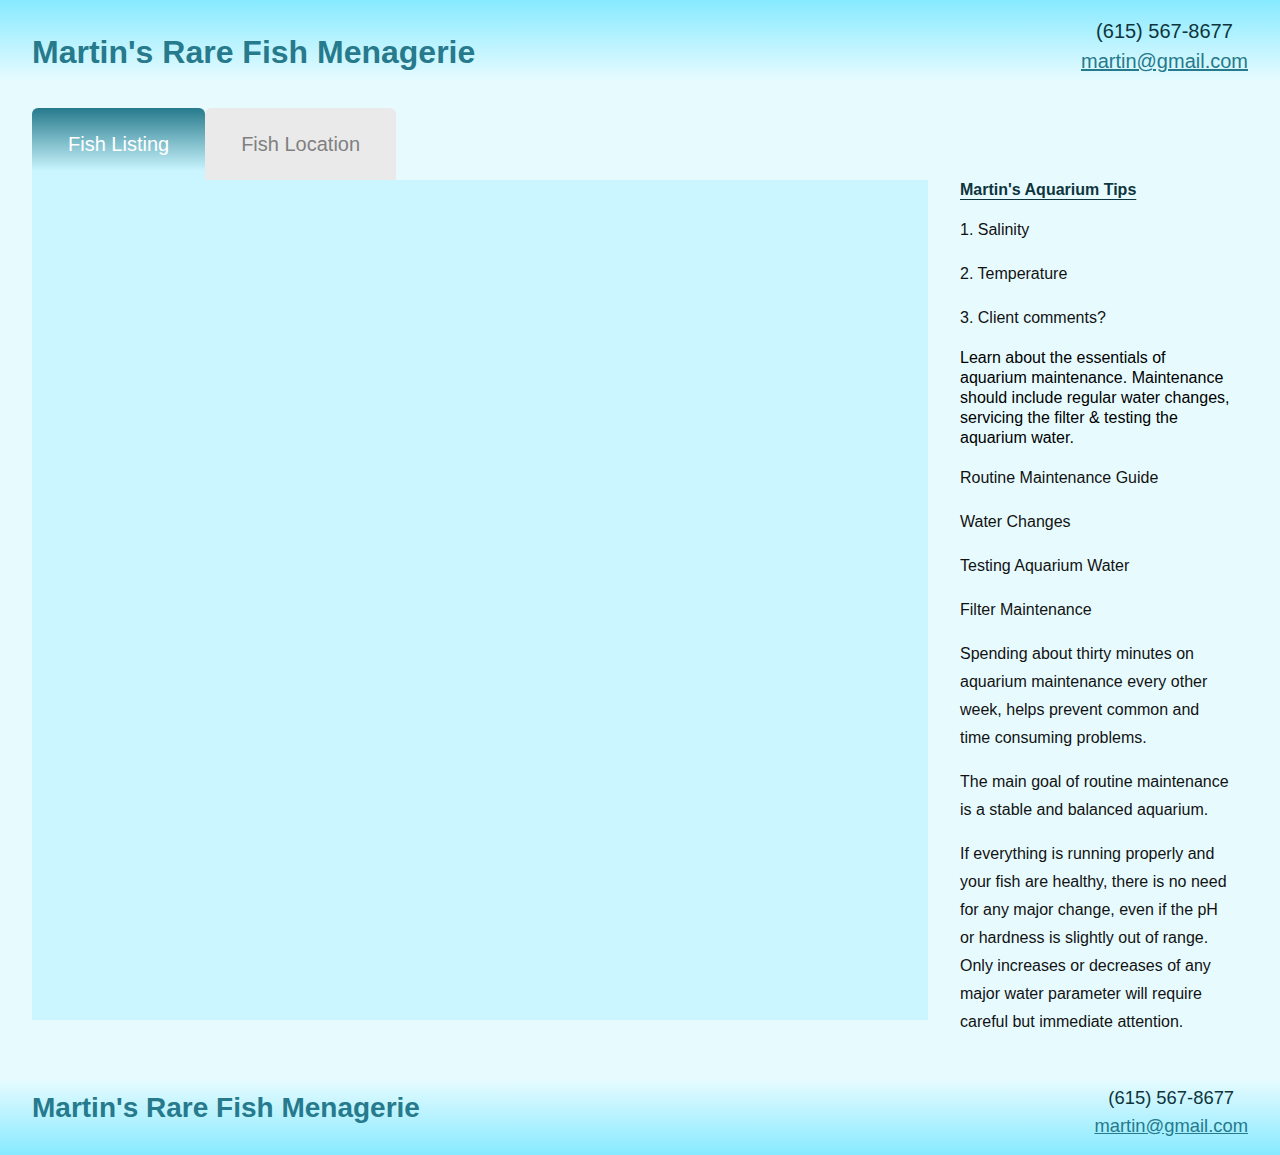
==== commit 65895441: "reorg" ====
--- a/index.html
+++ b/index.html
@@ -4,7 +4,7 @@
   <meta charset="UTF-8">
   <meta name="viewport" content="width=device-width, initial-scale=1.0">
   <link rel="stylesheet" href="./assets/css/main.css">
-  <title>Martin's Rare Fish Menagerie</title>
+  <title>Martin's Rare Fish Menagerie - Home</title>
 </head>
 <body>
   <div class="grid-wrapper">
@@ -19,8 +19,8 @@
     </header>
     
     <nav>
-      <div class="navButton btnOn">Fish Listing</div>
-      <div class="navButton btnOff">Fish Harvesting Location</div>
+      <div class="navButton btnOn"><a href="index.html">Fish Listing</a></div>
+      <div class="navButton btnOff"><a href="locations.html">Fish Location</a></div>
     </nav>
 
     <main class="container">
--- a/assets/css/main.css
+++ b/assets/css/main.css
@@ -6,6 +6,7 @@
 @import './_footer.css';
 @import './fishList.css';
 @import './dialog.css';
+@import './locations.css';
 
 * {
   box-sizing: border-box;
